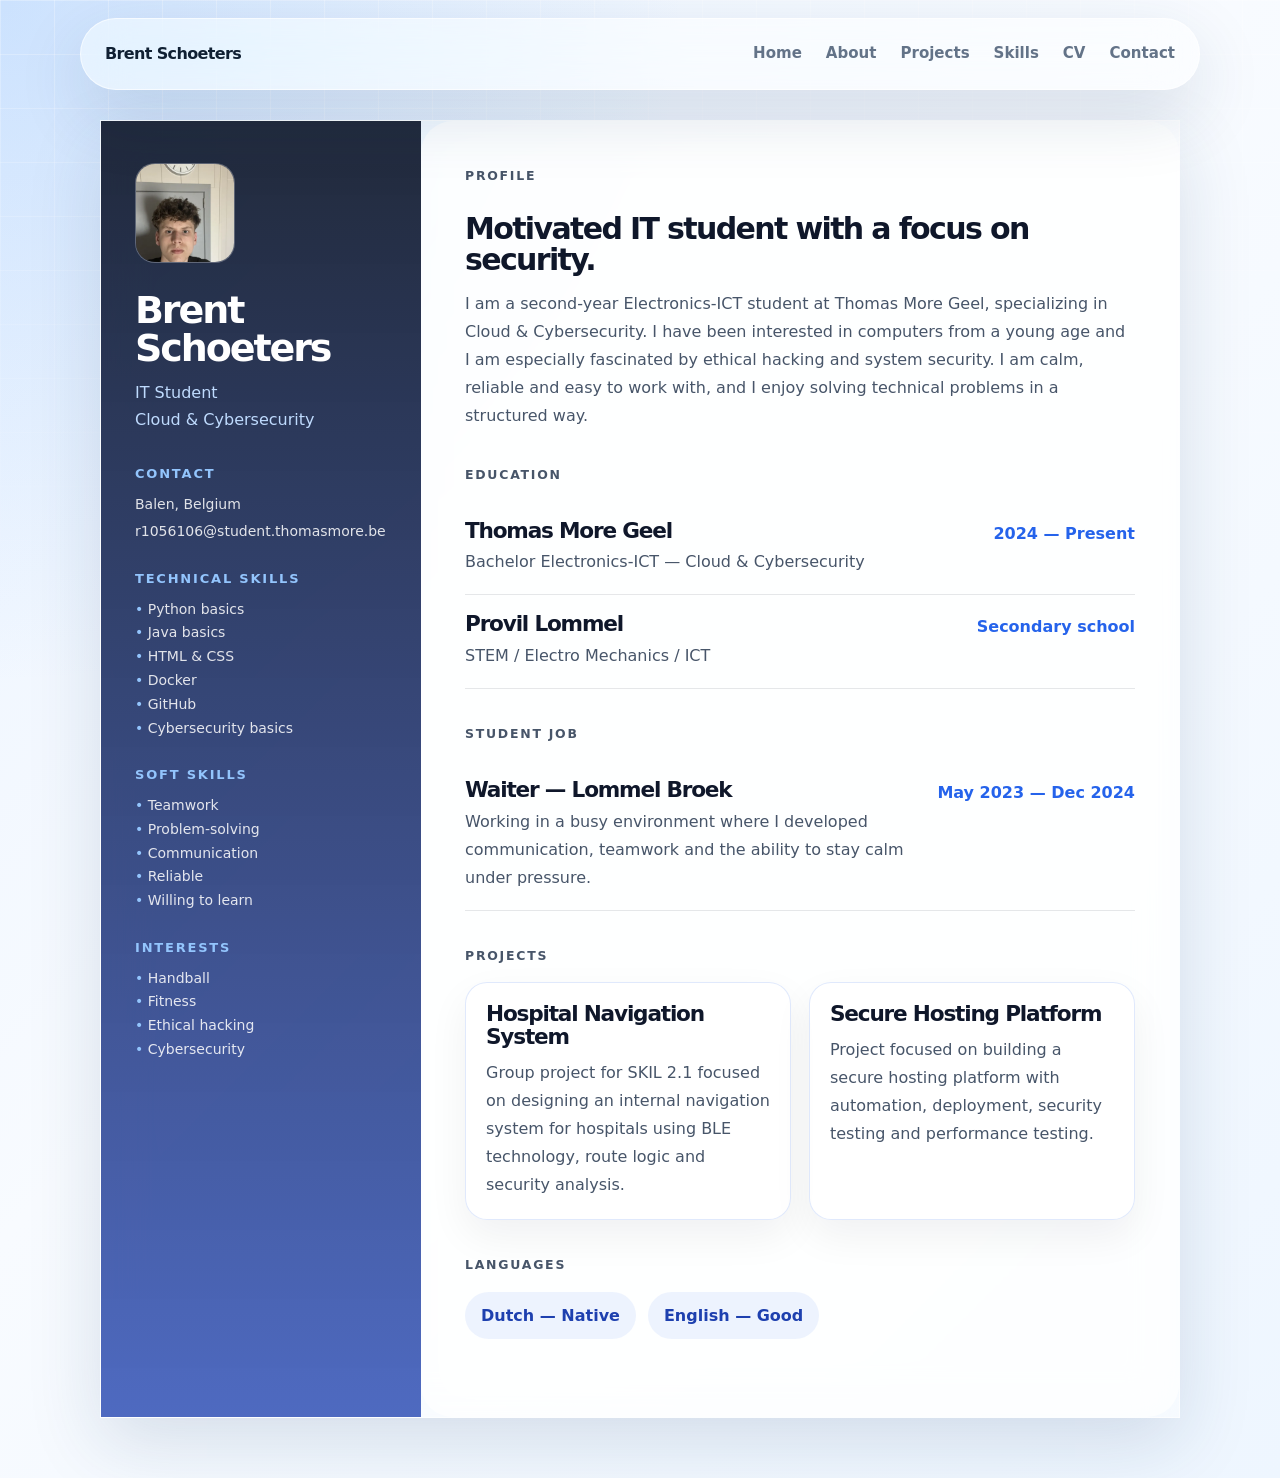
==== cv.html @ 5e7fe721 ". ." ====
<!DOCTYPE html>
<html lang="en">
<head>
  <meta charset="UTF-8" />
  <meta name="viewport" content="width=device-width, initial-scale=1.0" />
  <title>CV | Brent Schoeters</title>
  <link rel="stylesheet" href="style.css" />
</head>
<body class="cv-body">

  <header class="site-header glass-panel">
  <a href="index.html#home" class="logo">Brent Schoeters</a>

  <button class="menu-toggle" aria-label="Open navigation">☰</button>

  <nav class="nav">
    <a href="index.html#home">Home</a>
    <a href="index.html#about">About</a>
    <a href="index.html#projects">Projects</a>
    <a href="index.html#skills">Skills</a>
    <a href="cv.html">CV</a>
    <a href="index.html#contact">Contact</a>
  </nav>
</header>

  <main class="cv-page">
    <section class="cv-wrapper glass-card">

      <aside class="cv-sidebar">
        <div class="cv-avatar">
  <img src="assets/BF877FA6-0588-46C0-A9D7-D030EFA9D8D8.jpg" alt="Brent Schoeters">
</div>

        <h1>Brent<br>Schoeters</h1>
        <p class="cv-role">IT Student<br>Cloud & Cybersecurity</p>

        <div class="cv-block">
          <h3>Contact</h3>
          <p>Balen, Belgium</p>
          <a href="mailto:r1056106@student.thomasmore.be">
            r1056106@student.thomasmore.be
          </a>
        </div>

        <div class="cv-block">
          <h3>Technical Skills</h3>
          <ul>
            <li>Python basics</li>
            <li>Java basics</li>
            <li>HTML & CSS</li>
            <li>Docker</li>
            <li>GitHub</li>
            <li>Cybersecurity basics</li>
          </ul>
        </div>

        <div class="cv-block">
          <h3>Soft Skills</h3>
          <ul>
            <li>Teamwork</li>
            <li>Problem-solving</li>
            <li>Communication</li>
            <li>Reliable</li>
            <li>Willing to learn</li>
          </ul>
        </div>

        <div class="cv-block">
          <h3>Interests</h3>
          <ul>
            <li>Handball</li>
            <li>Fitness</li>
            <li>Ethical hacking</li>
            <li>Cybersecurity</li>
          </ul>
        </div>
      </aside>

      <section class="cv-content">

        <div class="cv-section">
          <p class="eyebrow">Profile</p>
          <h2>Motivated IT student with a focus on security.</h2>
          <p>
            I am a second-year Electronics-ICT student at Thomas More Geel,
            specializing in Cloud & Cybersecurity. I have been interested in computers
            from a young age and I am especially fascinated by ethical hacking and
            system security. I am calm, reliable and easy to work with, and I enjoy
            solving technical problems in a structured way.
          </p>
        </div>

        <div class="cv-section">
          <p class="eyebrow">Education</p>

          <div class="cv-item">
            <div>
              <h3>Thomas More Geel</h3>
              <p>Bachelor Electronics-ICT — Cloud & Cybersecurity</p>
            </div>
            <span>2024 — Present</span>
          </div>

          <div class="cv-item">
            <div>
              <h3>Provil Lommel</h3>
              <p>STEM / Electro Mechanics / ICT</p>
            </div>
            <span>Secondary school</span>
          </div>
        </div>

        <div class="cv-section">
          <p class="eyebrow">Student Job</p>

          <div class="cv-item">
            <div>
              <h3>Waiter — Lommel Broek</h3>
              <p>
                Working in a busy environment where I developed communication,
                teamwork and the ability to stay calm under pressure.
              </p>
            </div>
            <span>May 2023 — Dec 2024</span>
          </div>
        </div>

        <div class="cv-section">
          <p class="eyebrow">Projects</p>

          <div class="cv-project-grid">
            <article>
              <h3>Hospital Navigation System</h3>
              <p>
                Group project for SKIL 2.1 focused on designing an internal navigation
                system for hospitals using BLE technology, route logic and security analysis.
              </p>
            </article>

            <article>
              <h3>Secure Hosting Platform</h3>
              <p>
                Project focused on building a secure hosting platform with automation,
                deployment, security testing and performance testing.
              </p>
            </article>
          </div>
        </div>

        <div class="cv-section">
          <p class="eyebrow">Languages</p>
          <div class="language-list">
            <span>Dutch — Native</span>
            <span>English — Good</span>
          </div>
        </div>

      </section>
    </section>
  </main>

</body>
</html>
---- style.css ----
:root {
  --bg: #eef5fb;
  --text: #102033;
  --muted: #637388;
  --blue: #2563eb;
  --blue-dark: #1746b3;
  --line: rgba(255, 255, 255, 0.62);
  --glass: rgba(255, 255, 255, 0.48);
  --glass-strong: rgba(255, 255, 255, 0.68);
  --shadow: 0 24px 70px rgba(20, 56, 99, 0.14);
  --radius: 32px;
}

* { box-sizing: border-box; margin: 0; padding: 0; }
html { scroll-behavior: smooth; }
body {
  min-height: 100vh;
  font-family: Inter, ui-sans-serif, system-ui, -apple-system, BlinkMacSystemFont, "Segoe UI", sans-serif;
  color: var(--text);
  line-height: 1.7;
  background:
    radial-gradient(circle at 20% 10%, rgba(37, 99, 235, 0.18), transparent 34%),
    radial-gradient(circle at 80% 30%, rgba(14, 165, 233, 0.16), transparent 30%),
    linear-gradient(135deg, #f7fbff 0%, #eaf2fb 48%, #f8fbff 100%);
  overflow-x: hidden;
}

body::before {
  content: "";
  position: fixed;
  inset: 0;
  pointer-events: none;
  background-image: linear-gradient(rgba(255,255,255,.28) 1px, transparent 1px), linear-gradient(90deg, rgba(255,255,255,.28) 1px, transparent 1px);
  background-size: 54px 54px;
  mask-image: linear-gradient(to bottom, black, transparent 72%);
}

.background-glow {
  position: fixed;
  width: 420px;
  height: 420px;
  border-radius: 999px;
  filter: blur(52px);
  opacity: .4;
  pointer-events: none;
  z-index: -1;
}
.glow-one { left: -140px; top: 160px; background: #60a5fa; }
.glow-two { right: -170px; top: 46%; background: #93c5fd; }

.container { width: min(1120px, 88vw); margin: 0 auto; }

.glass-panel,
.glass-card {
  background: var(--glass);
  border: 1px solid var(--line);
  box-shadow: var(--shadow);
  backdrop-filter: blur(22px) saturate(150%);
  -webkit-backdrop-filter: blur(22px) saturate(150%);
}

.site-header {
  position: fixed;
  top: 18px;
  left: 50%;
  transform: translateX(-50%);
  width: min(1120px, 92vw);
  height: 72px;
  padding: 0 24px;
  border-radius: 999px;
  display: flex;
  align-items: center;
  justify-content: space-between;
  z-index: 50;
}
.logo {
  color: var(--text);
  text-decoration: none;
  font-weight: 800;
  letter-spacing: -0.04em;
}
.nav { display: flex; align-items: center; gap: 24px; }
.nav a {
  color: var(--muted);
  text-decoration: none;
  font-size: .94rem;
  font-weight: 650;
  transition: color .2s ease, transform .2s ease;
}
.nav a:hover, .nav a.active { color: var(--blue); transform: translateY(-1px); }
.menu-toggle { display: none; border: 0; background: transparent; font-size: 1.3rem; color: var(--text); }

.section { min-height: 100vh; padding: 132px 0 88px; display: flex; align-items: center; }
.hero-grid, .two-column { display: grid; grid-template-columns: 1.05fr .95fr; gap: 68px; align-items: center; }
.sticky-title { align-self: start; position: sticky; top: 128px; }

.eyebrow { color: var(--blue); font-size: .78rem; font-weight: 900; text-transform: uppercase; letter-spacing: .14em; margin-bottom: 16px; }
h1, h2, h3 { line-height: 1.05; letter-spacing: -.055em; }
h1 { font-size: clamp(3.2rem, 8vw, 7rem); margin-bottom: 26px; max-width: 820px; }
h2 { font-size: clamp(2.1rem, 4.7vw, 4.2rem); margin-bottom: 22px; }
h3 { font-size: 1.35rem; margin-bottom: 14px; }
p { color: var(--muted); }
.lead { font-size: 1.22rem; max-width: 710px; }
.lead strong { color: var(--text); }
.hero-actions { display: flex; flex-wrap: wrap; gap: 14px; margin-top: 34px; }
.button {
  min-height: 50px;
  display: inline-flex;
  align-items: center;
  justify-content: center;
  padding: 0 22px;
  border-radius: 999px;
  text-decoration: none;
  font-weight: 800;
  transition: transform .22s ease, box-shadow .22s ease, background .22s ease;
}
.button:hover { transform: translateY(-2px); }
.button.primary { background: var(--blue); color: white; box-shadow: 0 18px 38px rgba(37, 99, 235, .25); }
.button.primary:hover { background: var(--blue-dark); }
.button.secondary { color: var(--text); background: rgba(255,255,255,.42); border: 1px solid rgba(255,255,255,.72); }

.hero-card { min-height: 380px; border-radius: var(--radius); padding: 38px; display: flex; flex-direction: column; justify-content: flex-end; }
.hero-card h2 { font-size: clamp(2rem, 4vw, 3.5rem); }
.card-label, .project-link { color: var(--blue); font-weight: 900; font-size: .82rem; text-transform: uppercase; letter-spacing: .12em; }
.text-card, .skill-box, .detail-card, .cv-card, .contact-card, .cv-side, .cv-content { border-radius: var(--radius); padding: clamp(28px, 4vw, 44px); }
.text-card p + p { margin-top: 18px; }
.section-heading { max-width: 760px; margin-bottom: 42px; }
.project-grid { display: grid; grid-template-columns: repeat(3, 1fr); gap: 22px; }
.project-card { border-radius: var(--radius); padding: 30px; min-height: 330px; color: inherit; text-decoration: none; display: flex; flex-direction: column; transition: transform .25s ease, box-shadow .25s ease, background .25s ease; }
.project-card:hover { transform: translateY(-7px); box-shadow: 0 32px 80px rgba(20, 56, 99, .18); background: var(--glass-strong); }
.project-number { width: 58px; height: 58px; border-radius: 20px; display: grid; place-items: center; color: var(--blue); background: rgba(255,255,255,.54); font-weight: 950; margin-bottom: auto; }
.project-card h3 { margin-top: 28px; }
.project-card p { margin-bottom: 22px; }
.project-link { margin-top: auto; }
.muted-card { opacity: .78; }
.skills-grid { display: grid; gap: 18px; }
.skill-box { transition: transform .22s ease; }
.skill-box:hover { transform: translateY(-4px); }
.cv-card, .contact-card { max-width: 860px; text-align: center; margin: 0 auto; }
.contact-section { min-height: 72vh; }

.reveal { opacity: 0; transform: translateY(32px); transition: opacity .9s ease, transform .9s ease; }
.reveal.visible { opacity: 1; transform: translateY(0); }

.subpage .site-header { position: fixed; }
.page-main { padding-top: 140px; padding-bottom: 80px; }
.detail-hero { padding: 55px 0 36px; }
.detail-grid { display: grid; grid-template-columns: repeat(2, 1fr); gap: 22px; }
.detail-card h2 { font-size: clamp(1.7rem, 3vw, 2.4rem); }
.clean-list { padding-left: 20px; color: var(--muted); }
.visual-card { border-radius: var(--radius); padding: 14px; margin-bottom: 26px; overflow: hidden; }
.visual-card img { width: 100%; display: block; border-radius: 24px; }
.cv-layout { display: grid; grid-template-columns: .8fr 1.2fr; gap: 24px; align-items: start; }
.cv-side { position: sticky; top: 130px; }
.cv-side h1 { font-size: clamp(2.3rem, 5vw, 4.4rem); }
.cv-content h2 { font-size: 1.8rem; margin-top: 26px; }
.cv-content h2:first-child { margin-top: 0; }

@media (max-width: 900px) {
  .site-header { top: 10px; height: auto; min-height: 68px; align-items: flex-start; padding: 18px 20px; border-radius: 28px; }
  .menu-toggle { display: block; }
  .nav { display: none; width: 100%; flex-direction: column; align-items: flex-start; gap: 12px; padding-top: 16px; }
  .nav.open { display: flex; }
  .site-header { flex-wrap: wrap; }
  .hero-grid, .two-column, .project-grid, .detail-grid, .cv-layout { grid-template-columns: 1fr; gap: 24px; }
  .section { padding-top: 132px; min-height: auto; }
  .sticky-title, .cv-side { position: static; }
  .project-card { min-height: 260px; }
}
.cv-body {
  min-height: 100vh;
  background:
    radial-gradient(circle at top left, rgba(96, 165, 250, 0.22), transparent 35%),
    linear-gradient(135deg, #eaf3ff 0%, #f8fbff 45%, #eef6ff 100%);
  color: #102033;
}

.cv-page {
  padding: 120px 24px 60px;
}

.cv-wrapper {
  max-width: 1080px;
  margin: 0 auto;
  display: grid;
  grid-template-columns: 320px 1fr;
  overflow: hidden;
}

.cv-sidebar {
  padding: 42px 34px;
  background: linear-gradient(180deg, rgba(15, 23, 42, 0.92), rgba(30, 64, 175, 0.78));
  color: white;
}

.cv-avatar {
  width: 84px;
  height: 84px;
  border-radius: 24px;
  display: grid;
  place-items: center;
  font-size: 26px;
  font-weight: 800;
  background: rgba(255, 255, 255, 0.18);
  border: 1px solid rgba(255, 255, 255, 0.32);
  margin-bottom: 28px;
}

.cv-sidebar h1 {
  font-size: 38px;
  line-height: 1;
  margin-bottom: 12px;
}

.cv-role {
  color: #bfdbfe;
  margin-bottom: 34px;
  font-weight: 500;
}

.cv-block {
  margin-top: 28px;
}

.cv-block h3 {
  font-size: 13px;
  text-transform: uppercase;
  letter-spacing: 1.8px;
  margin-bottom: 12px;
  color: #93c5fd;
}

.cv-block p,
.cv-block a,
.cv-block li {
  font-size: 14px;
  line-height: 1.7;
  color: rgba(255, 255, 255, 0.86);
}

.cv-block a {
  text-decoration: none;
  word-break: break-word;
}

.cv-block ul {
  list-style: none;
  padding: 0;
}

.cv-block li::before {
  content: "• ";
  color: #93c5fd;
}

.cv-content {
  padding: 44px;
  background: rgba(255, 255, 255, 0.58);
  backdrop-filter: blur(24px);
}

.cv-section {
  margin-bottom: 34px;
}

.cv-section h2 {
  font-size: 30px;
  color: #0f172a;
  margin-bottom: 14px;
}

.cv-section p {
  color: #475569;
  line-height: 1.75;
}

.cv-item {
  display: flex;
  justify-content: space-between;
  gap: 24px;
  padding: 18px 0;
  border-bottom: 1px solid rgba(15, 23, 42, 0.1);
}

.cv-item h3 {
  color: #0f172a;
  margin-bottom: 6px;
}

.cv-item span {
  color: #2563eb;
  font-weight: 600;
  white-space: nowrap;
}

.cv-project-grid {
  display: grid;
  grid-template-columns: 1fr 1fr;
  gap: 18px;
}

.cv-project-grid article {
  padding: 20px;
  border-radius: 22px;
  background: rgba(255, 255, 255, 0.6);
  border: 1px solid rgba(37, 99, 235, 0.14);
  box-shadow: 0 16px 40px rgba(15, 23, 42, 0.06);
}

.cv-project-grid h3 {
  margin-bottom: 10px;
  color: #0f172a;
}

.language-list {
  display: flex;
  flex-wrap: wrap;
  gap: 12px;
}

.language-list span {
  padding: 10px 16px;
  border-radius: 999px;
  background: rgba(37, 99, 235, 0.08);
  color: #1e40af;
  font-weight: 600;
}

@media (max-width: 850px) {
  .cv-wrapper {
    grid-template-columns: 1fr;
  }

  .cv-project-grid {
    grid-template-columns: 1fr;
  }

  .cv-item {
    flex-direction: column;
    gap: 6px;
  }
}
.about-grid {
  display: grid;
  grid-template-columns: 300px 1fr;
  gap: 40px;
  align-items: center;
}

.about-image {
  padding: 10px;
  border-radius: 20px;
  overflow: hidden;
}

.about-image img {
  width: 100%;
  height: auto;
  border-radius: 15px;
  display: block;
}

/* Mobile */
@media (max-width: 768px) {
  .about-grid {
    grid-template-columns: 1fr;
  }

  .about-image {
    max-width: 250px;
    margin: 0 auto;
  }
}
.cv-avatar {
  width: 100px;
  height: 100px;
  border-radius: 20px;
  overflow: hidden;
  margin-bottom: 28px;

  background: rgba(255,255,255,0.1);
  backdrop-filter: blur(10px);
  border: 1px solid rgba(255,255,255,0.2);
}

.cv-avatar img {
  width: 100%;
  height: 100%;
  object-fit: cover;
  display: block;
}
.project-card {
  position: relative;
}

/* algemene badge */
.project-status {
  position: absolute;
  top: 15px;
  right: 15px;

  padding: 6px 14px;
  border-radius: 999px;
  font-size: 12px;
  font-weight: 600;

  backdrop-filter: blur(10px);
  border: 1px solid rgba(255,255,255,0.2);
}

/* GROEN */
.project-status.completed {
  color: #4ade80;
  background: rgba(74, 222, 128, 0.15);
  border: 1px solid rgba(74, 222, 128, 0.4);
}

/* ORANJE */
.project-status.ongoing {
  color: #f59e0b;
  background: rgba(245, 158, 11, 0.15);
  border: 1px solid rgba(245, 158, 11, 0.4);
}

/* ROOD */
.project-status.todo {
  color: #ef4444;
  background: rgba(239, 68, 68, 0.15);
  border: 1px solid rgba(239, 68, 68, 0.4);
}
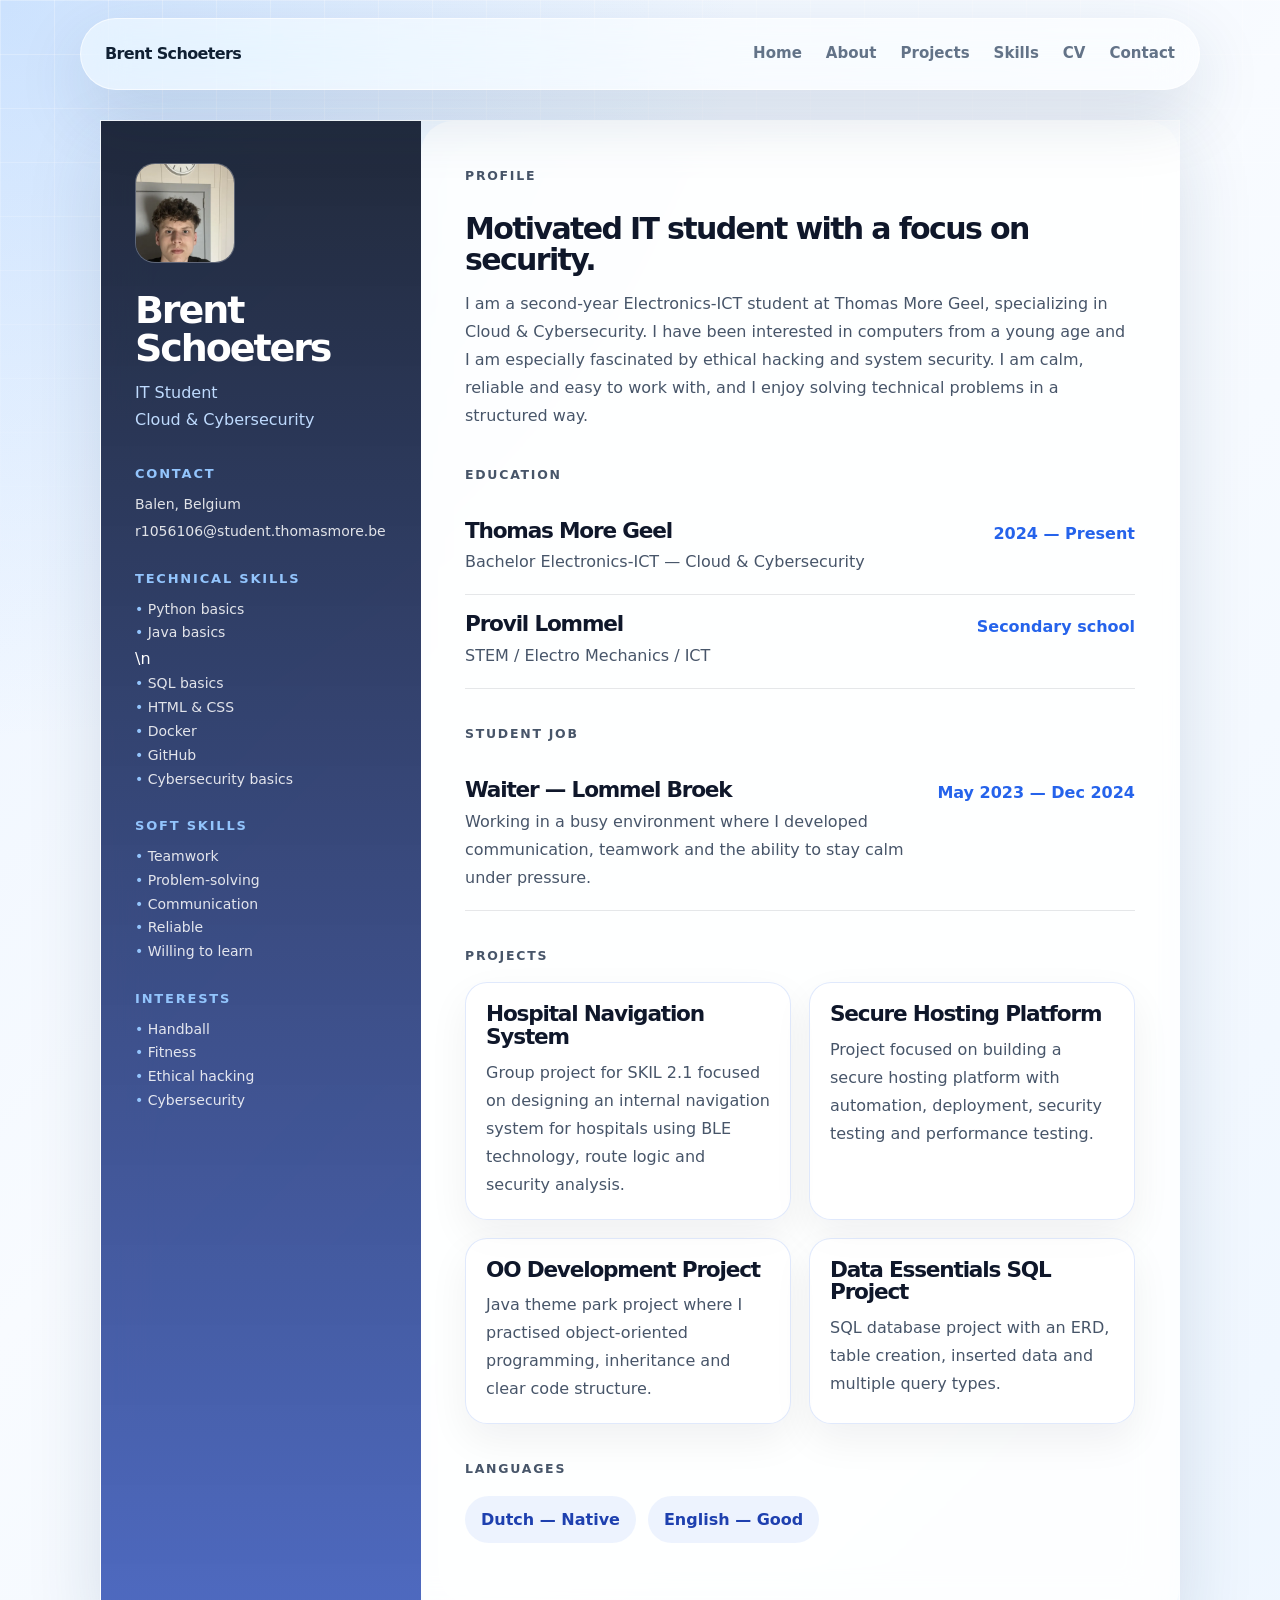
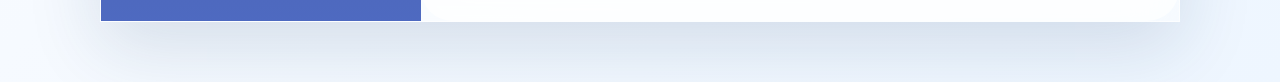
==== commit 15cbac0b: ". ." ====
--- a/cv.html
+++ b/cv.html
@@ -7,6 +7,7 @@
   <link rel="stylesheet" href="style.css" />
 </head>
 <body class="cv-body">
+  <div class="scroll-progress" aria-hidden="true"></div>
 
   <header class="site-header glass-panel">
   <a href="index.html#home" class="logo">Brent Schoeters</a>
@@ -46,7 +47,7 @@
           <h3>Technical Skills</h3>
           <ul>
             <li>Python basics</li>
-            <li>Java basics</li>
+            <li>Java basics</li>\n            <li>SQL basics</li>
             <li>HTML & CSS</li>
             <li>Docker</li>
             <li>GitHub</li>
@@ -144,6 +145,22 @@
                 deployment, security testing and performance testing.
               </p>
             </article>
+
+            <article>
+              <h3>OO Development Project</h3>
+              <p>
+                Java theme park project where I practised object-oriented programming,
+                inheritance and clear code structure.
+              </p>
+            </article>
+
+            <article>
+              <h3>Data Essentials SQL Project</h3>
+              <p>
+                SQL database project with an ERD, table creation, inserted data and
+                multiple query types.
+              </p>
+            </article>
           </div>
         </div>
 
--- a/style.css
+++ b/style.css
@@ -427,4 +427,130 @@
   color: #ef4444;
   background: rgba(239, 68, 68, 0.15);
   border: 1px solid rgba(239, 68, 68, 0.4);
-}+}
+/* UX improvements added for final polish */
+.scroll-progress {
+  position: fixed;
+  top: 0;
+  left: 0;
+  width: 0%;
+  height: 4px;
+  z-index: 100;
+  background: linear-gradient(90deg, var(--blue), #38bdf8);
+  box-shadow: 0 0 18px rgba(37, 99, 235, .45);
+}
+
+.nav a {
+  position: relative;
+  padding: 6px 0;
+}
+
+.nav a::after {
+  content: "";
+  position: absolute;
+  left: 0;
+  bottom: 0;
+  width: 0;
+  height: 2px;
+  border-radius: 999px;
+  background: var(--blue);
+  transition: width .22s ease;
+}
+
+.nav a:hover::after,
+.nav a.active::after {
+  width: 100%;
+}
+
+.project-grid {
+  grid-template-columns: repeat(4, 1fr);
+}
+
+.project-status {
+  align-self: flex-start;
+  padding: 7px 12px;
+  border-radius: 999px;
+  font-size: .72rem;
+  font-weight: 900;
+  text-transform: uppercase;
+  letter-spacing: .09em;
+  margin-bottom: 18px;
+}
+
+.project-status.completed {
+  color: #166534;
+  background: rgba(34, 197, 94, .16);
+  border: 1px solid rgba(34, 197, 94, .25);
+}
+
+.project-status.ongoing {
+  color: #92400e;
+  background: rgba(245, 158, 11, .16);
+  border: 1px solid rgba(245, 158, 11, .25);
+}
+
+.featured-project {
+  position: relative;
+  overflow: hidden;
+}
+
+.featured-project::before {
+  content: "";
+  position: absolute;
+  inset: -40% auto auto -35%;
+  width: 180px;
+  height: 180px;
+  border-radius: 999px;
+  background: rgba(96, 165, 250, .2);
+  animation: floatGlow 5s ease-in-out infinite;
+}
+
+.bonus-card,
+.sql-card {
+  overflow: hidden;
+}
+
+.ride-animation {
+  display: inline-block;
+  font-size: 3.5rem;
+  margin: 6px 0 16px;
+  animation: coasterMove 2.8s ease-in-out infinite;
+}
+
+.typing-code {
+  display: inline-block;
+  max-width: 100%;
+  color: var(--text);
+  background: rgba(255,255,255,.56);
+  border: 1px solid rgba(255,255,255,.75);
+  border-radius: 18px;
+  padding: 14px 16px;
+  font-weight: 800;
+  white-space: nowrap;
+  overflow: hidden;
+  animation: typingPulse 2.8s ease-in-out infinite;
+}
+
+@keyframes floatGlow {
+  0%, 100% { transform: translate(0, 0) scale(1); }
+  50% { transform: translate(36px, 24px) scale(1.16); }
+}
+
+@keyframes coasterMove {
+  0%, 100% { transform: translateX(0) rotate(-4deg); }
+  50% { transform: translateX(24px) translateY(-8px) rotate(7deg); }
+}
+
+@keyframes typingPulse {
+  0%, 100% { box-shadow: 0 0 0 rgba(37, 99, 235, 0); }
+  50% { box-shadow: 0 18px 42px rgba(37, 99, 235, .14); }
+}
+
+@media (max-width: 1100px) {
+  .project-grid { grid-template-columns: repeat(2, 1fr); }
+}
+
+@media (max-width: 640px) {
+  .project-grid { grid-template-columns: 1fr; }
+  .typing-code { white-space: normal; }
+}
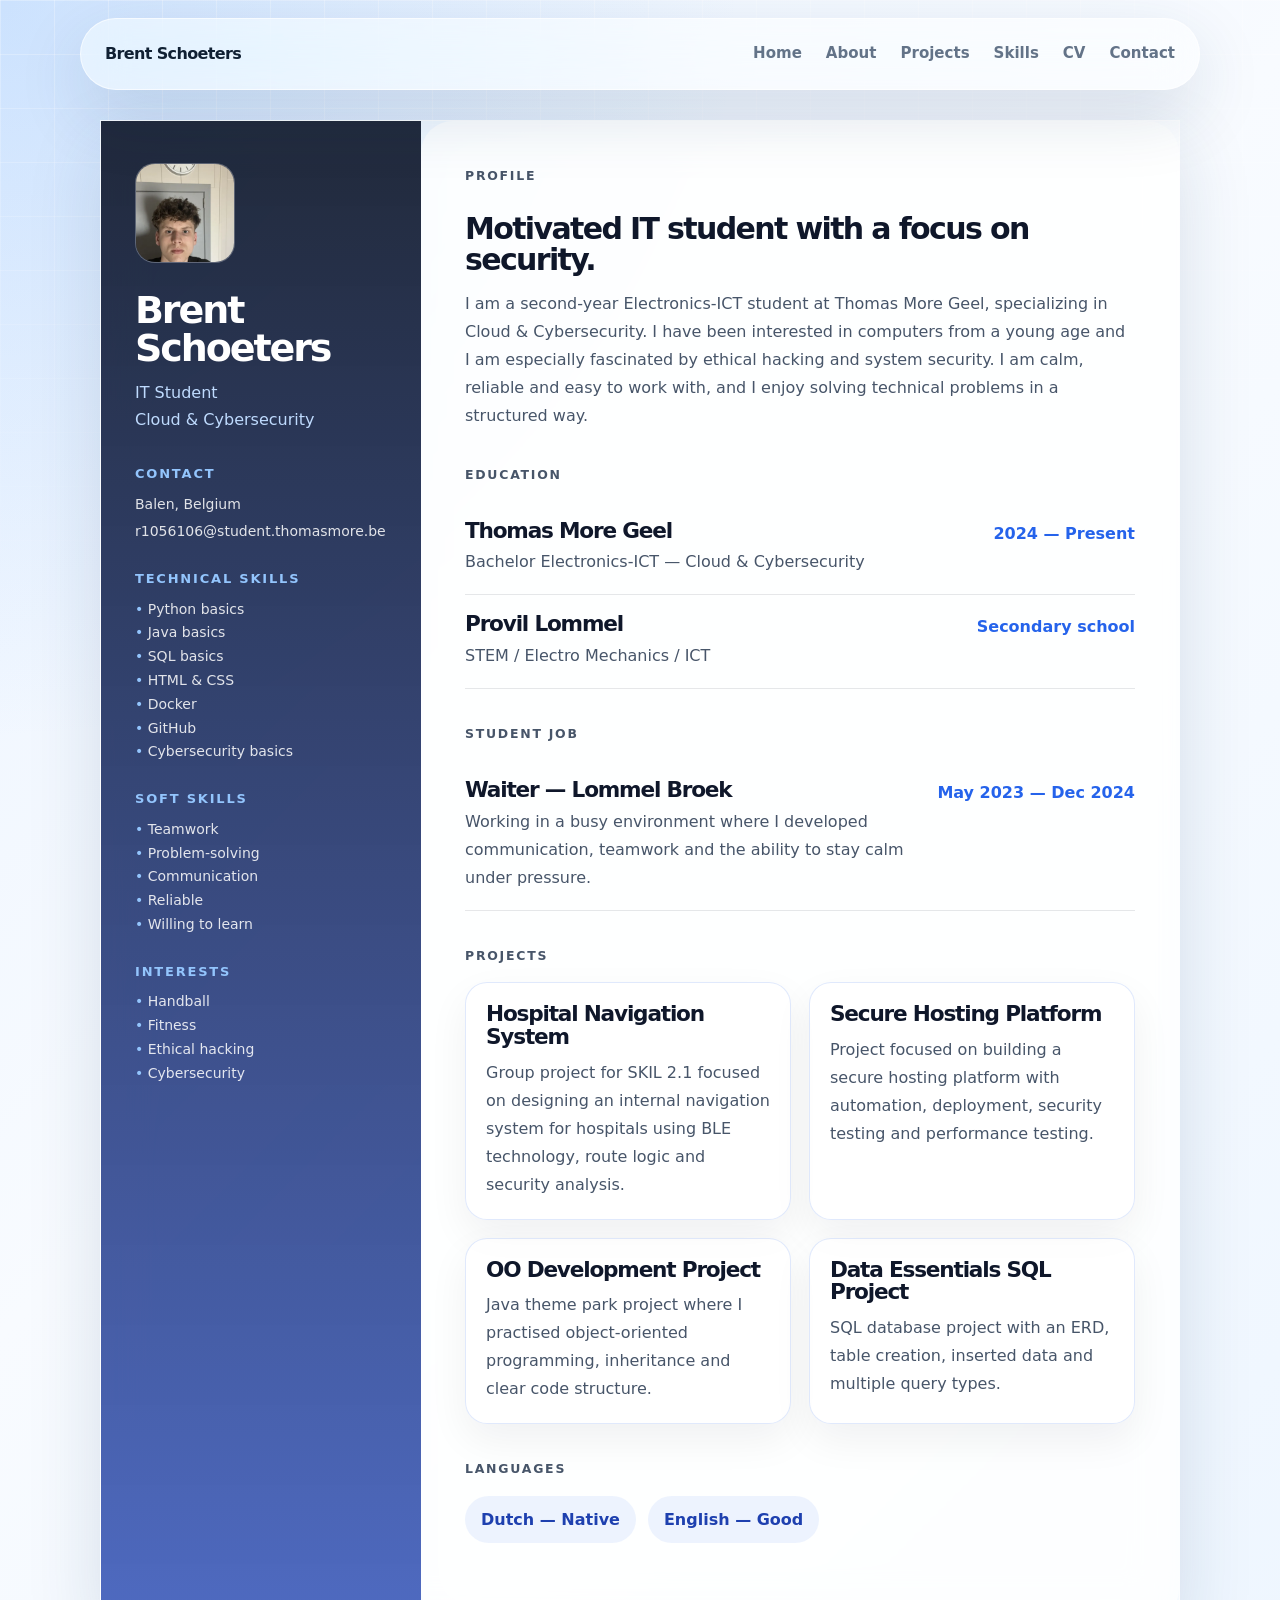
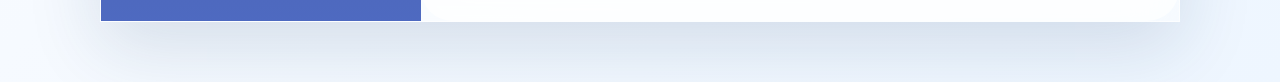
==== commit 6d403d91: "Update cv.html" ====
--- a/cv.html
+++ b/cv.html
@@ -47,7 +47,7 @@
           <h3>Technical Skills</h3>
           <ul>
             <li>Python basics</li>
-            <li>Java basics</li>\n            <li>SQL basics</li>
+            <li>Java basics</li>          <li>SQL basics</li>
             <li>HTML & CSS</li>
             <li>Docker</li>
             <li>GitHub</li>
